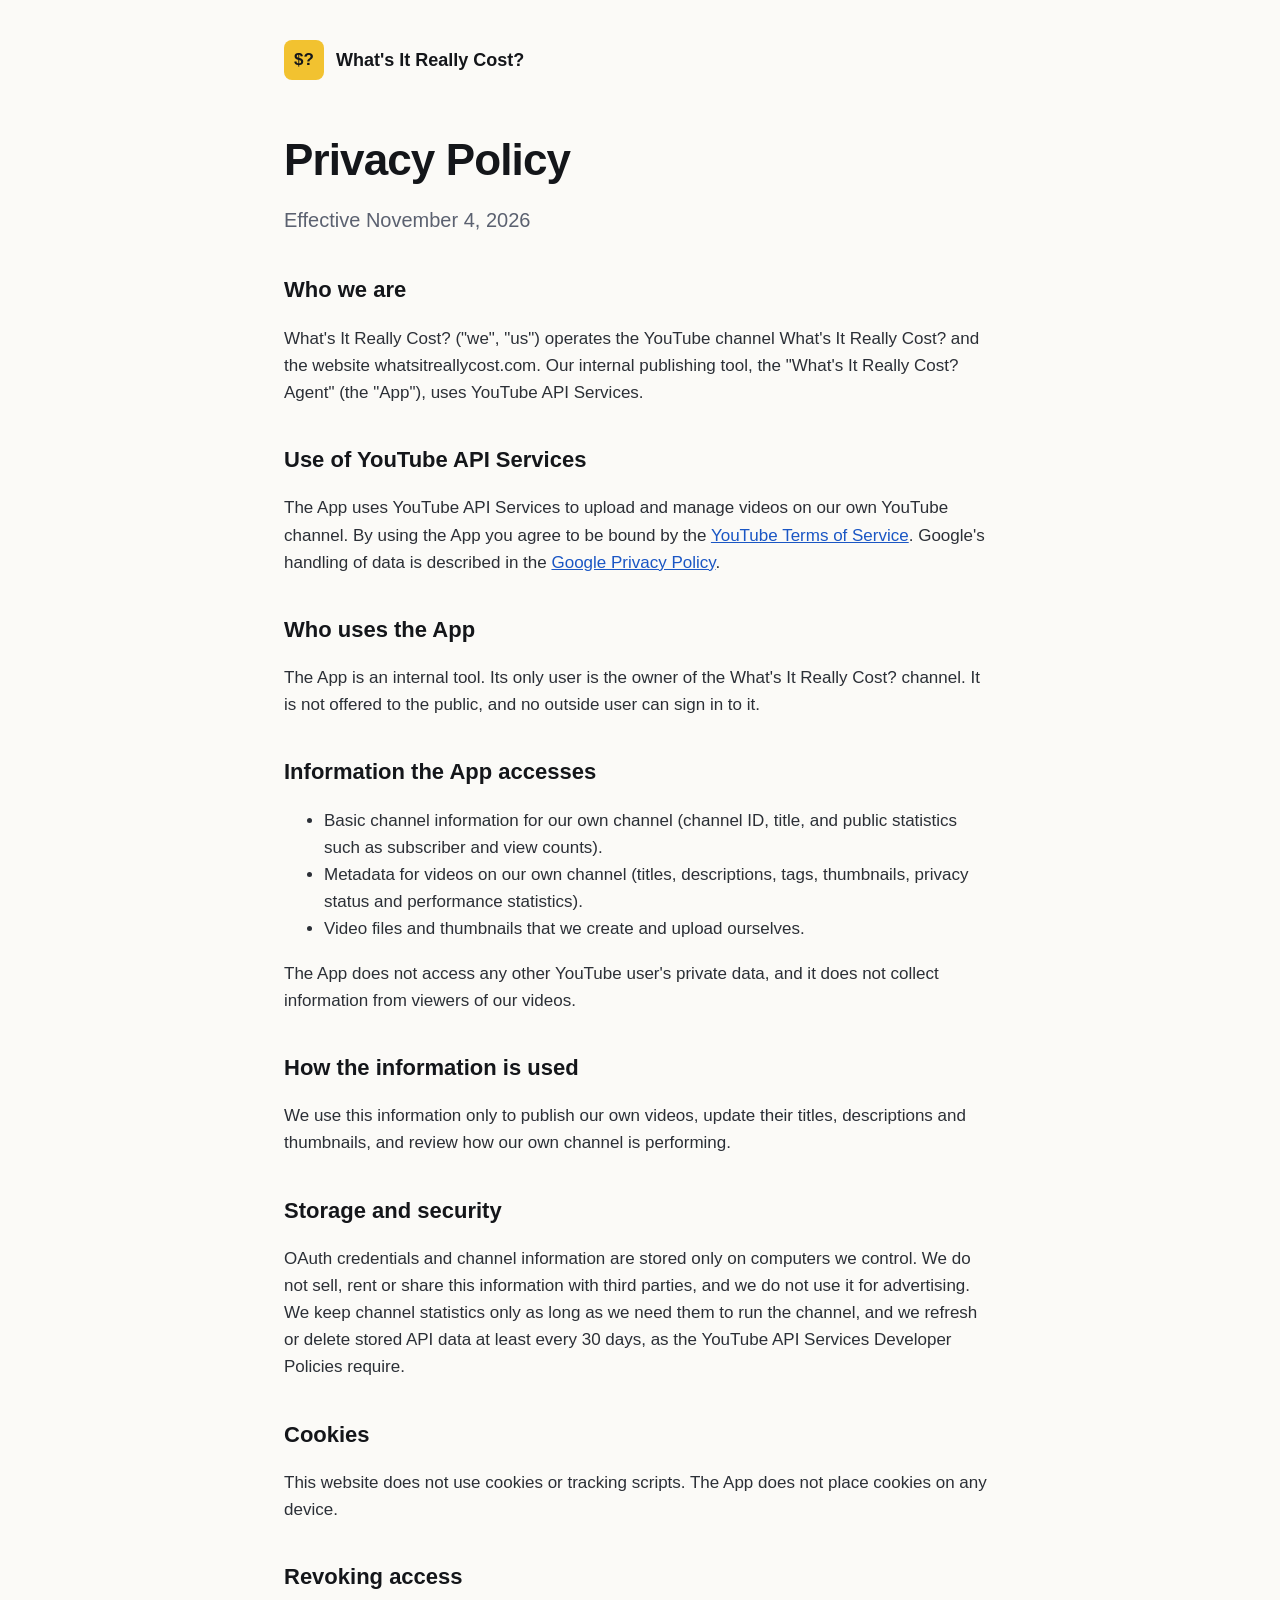
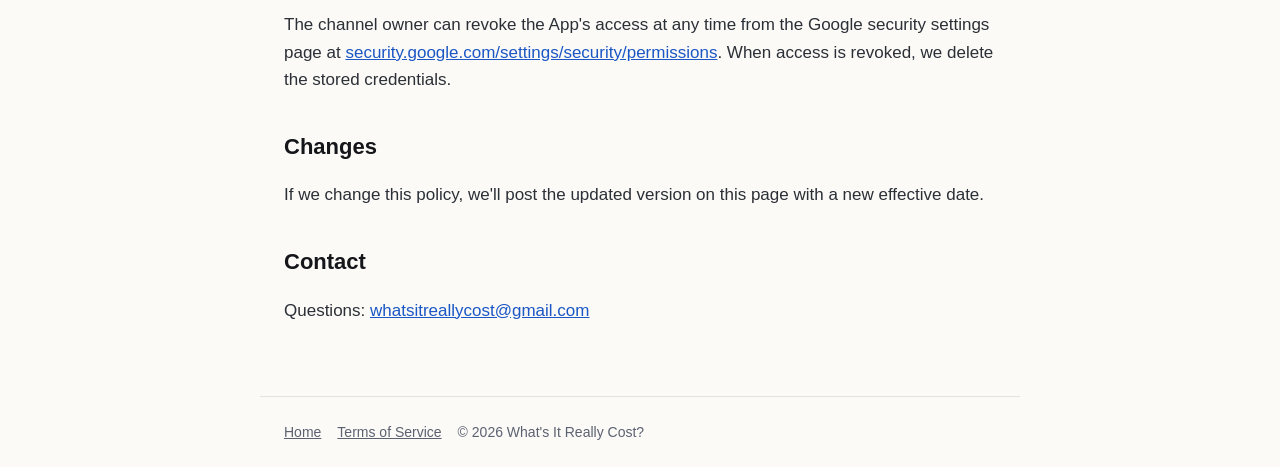
==== privacy.html @ b0e8e118 "Add files via upload" ====
<!DOCTYPE html>
<html lang="en"><head><meta charset="utf-8"><meta name="viewport" content="width=device-width,initial-scale=1">
<title>Privacy Policy · What's It Really Cost?</title><link rel="stylesheet" href="style.css"></head>
<body>
<header><div class="mark">$?</div><a href="/">What's It Really Cost?</a></header>
<main>
<h1>Privacy Policy</h1>
<p class="lede">Effective November 4, 2026</p>

<h2>Who we are</h2>
<p>What's It Really Cost? ("we", "us") operates the YouTube channel What's It Really Cost? and the website whatsitreallycost.com. Our internal publishing tool, the "What's It Really Cost? Agent" (the "App"), uses YouTube API Services.</p>

<h2>Use of YouTube API Services</h2>
<p>The App uses YouTube API Services to upload and manage videos on our own YouTube channel. By using the App you agree to be bound by the <a href="https://www.youtube.com/t/terms">YouTube Terms of Service</a>. Google's handling of data is described in the <a href="https://policies.google.com/privacy">Google Privacy Policy</a>.</p>

<h2>Who uses the App</h2>
<p>The App is an internal tool. Its only user is the owner of the What's It Really Cost? channel. It is not offered to the public, and no outside user can sign in to it.</p>

<h2>Information the App accesses</h2>
<ul>
<li>Basic channel information for our own channel (channel ID, title, and public statistics such as subscriber and view counts).</li>
<li>Metadata for videos on our own channel (titles, descriptions, tags, thumbnails, privacy status and performance statistics).</li>
<li>Video files and thumbnails that we create and upload ourselves.</li>
</ul>
<p>The App does not access any other YouTube user's private data, and it does not collect information from viewers of our videos.</p>

<h2>How the information is used</h2>
<p>We use this information only to publish our own videos, update their titles, descriptions and thumbnails, and review how our own channel is performing.</p>

<h2>Storage and security</h2>
<p>OAuth credentials and channel information are stored only on computers we control. We do not sell, rent or share this information with third parties, and we do not use it for advertising. We keep channel statistics only as long as we need them to run the channel, and we refresh or delete stored API data at least every 30 days, as the YouTube API Services Developer Policies require.</p>

<h2>Cookies</h2>
<p>This website does not use cookies or tracking scripts. The App does not place cookies on any device.</p>

<h2>Revoking access</h2>
<p>The channel owner can revoke the App's access at any time from the Google security settings page at <a href="https://security.google.com/settings/security/permissions">security.google.com/settings/security/permissions</a>. When access is revoked, we delete the stored credentials.</p>

<h2>Changes</h2>
<p>If we change this policy, we'll post the updated version on this page with a new effective date.</p>

<h2>Contact</h2>
<p>Questions: <a href="mailto:whatsitreallycost@gmail.com">whatsitreallycost@gmail.com</a></p>
</main>
<footer><a href="/">Home</a><a href="/terms.html">Terms of Service</a>© 2026 What's It Really Cost?</footer>
</body></html>
---- style.css ----
:root{--ink:#14161a;--muted:#5b6170;--accent:#f2c230;--bg:#fbfaf7;--line:#e6e3dc}
*{box-sizing:border-box}body{margin:0;font:17px/1.6 -apple-system,BlinkMacSystemFont,"Segoe UI",Roboto,Helvetica,Arial,sans-serif;color:var(--ink);background:var(--bg)}
header,main,footer{max-width:760px;margin:0 auto;padding:0 24px}
header{padding-top:40px;display:flex;align-items:center;gap:12px}
.mark{width:40px;height:40px;border-radius:8px;background:var(--accent);display:grid;place-items:center;font-weight:800}
header a{color:inherit;text-decoration:none;font-weight:700;font-size:18px}
h1{font-size:44px;line-height:1.1;margin:56px 0 16px;letter-spacing:-.02em}
h2{font-size:22px;margin:36px 0 8px}
p,li{color:#2b2f36}.lede{font-size:20px;color:var(--muted)}
a{color:#1a56c4}
.btn{display:inline-block;margin-top:20px;padding:12px 20px;border-radius:8px;background:var(--ink);color:#fff;text-decoration:none;font-weight:600}
footer{margin-top:72px;padding:24px;border-top:1px solid var(--line);color:var(--muted);font-size:14px}
footer a{color:var(--muted);margin-right:16px}
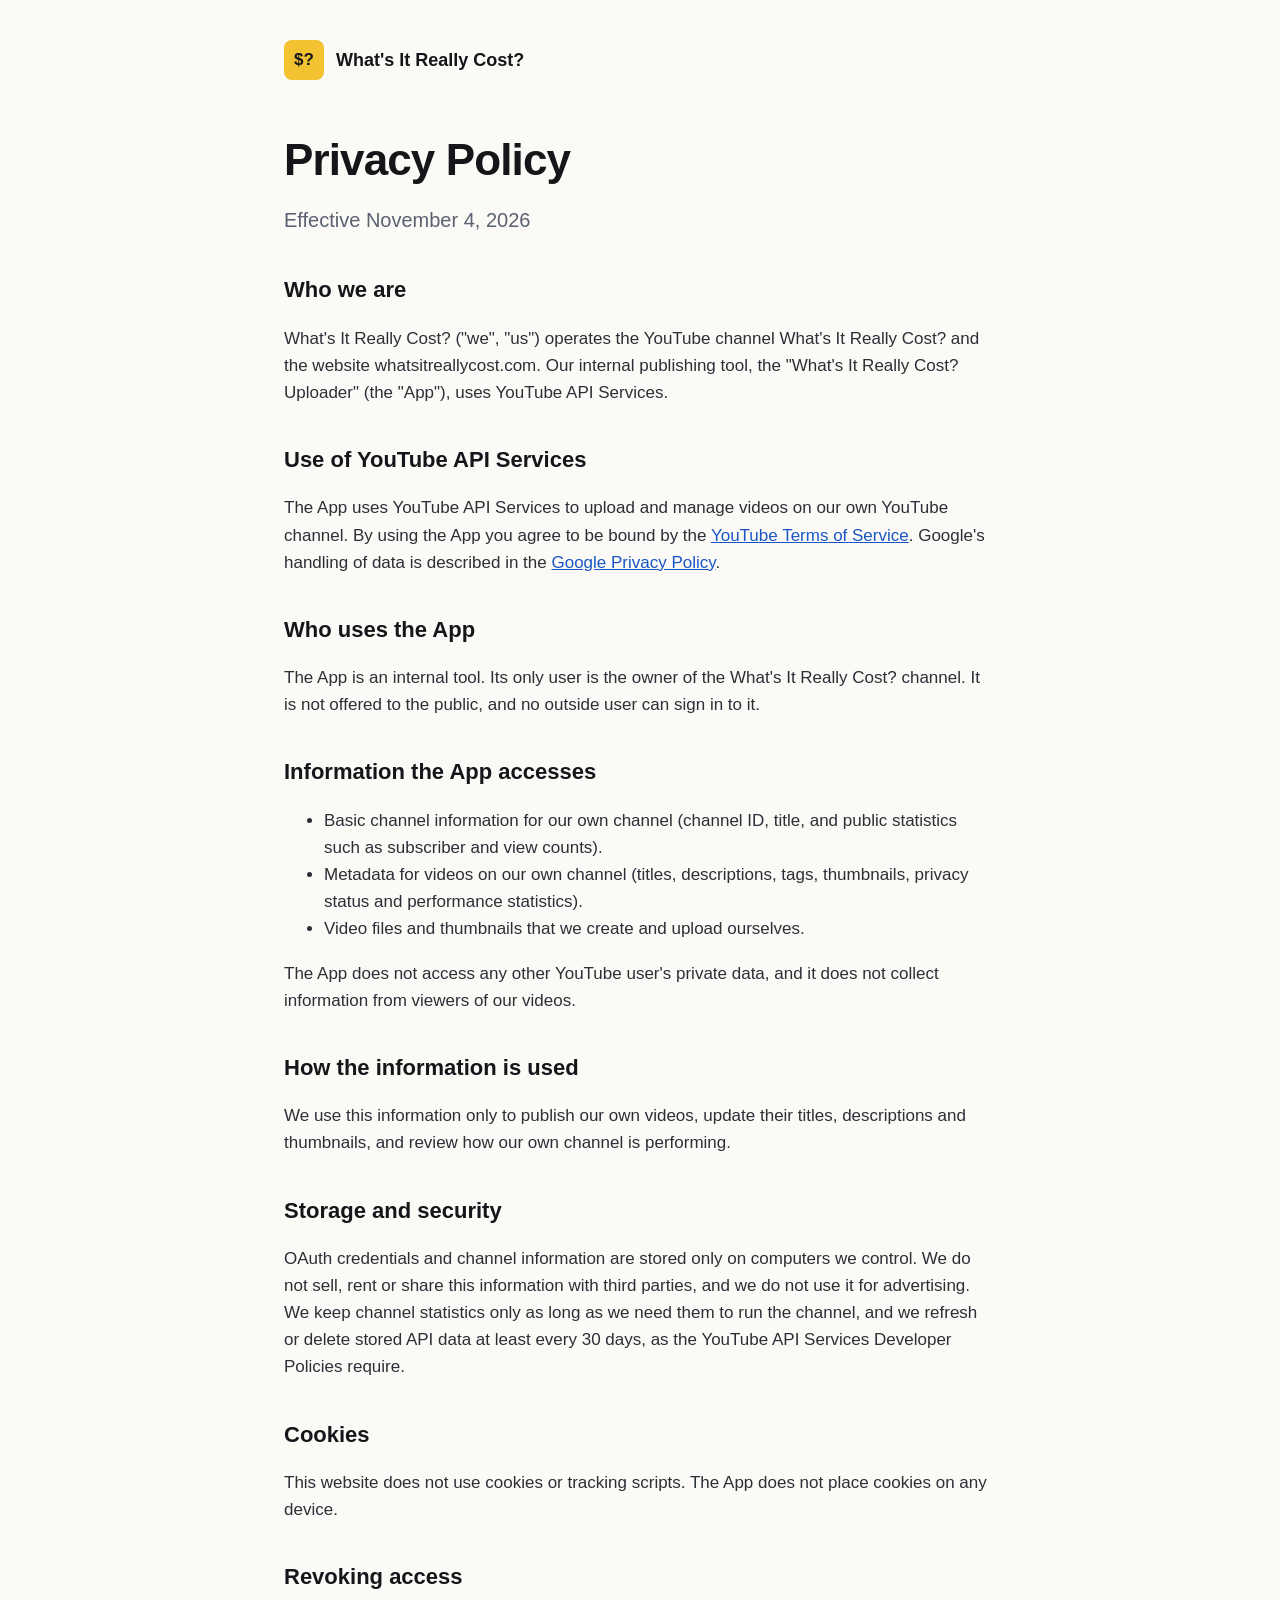
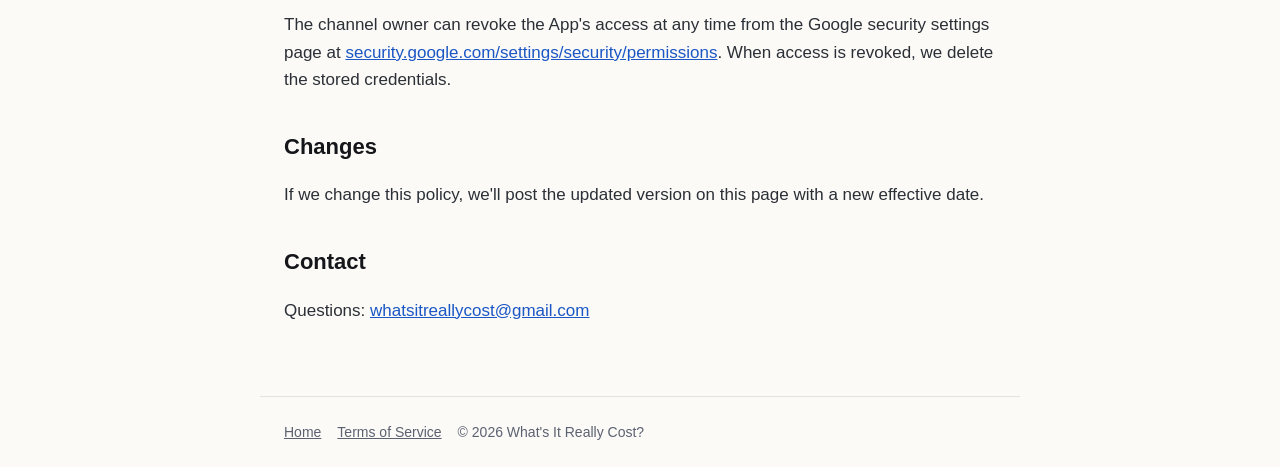
==== commit 7064551a: "Add files via upload" ====
--- a/privacy.html
+++ b/privacy.html
@@ -8,7 +8,7 @@
 <p class="lede">Effective November 4, 2026</p>
 
 <h2>Who we are</h2>
-<p>What's It Really Cost? ("we", "us") operates the YouTube channel What's It Really Cost? and the website whatsitreallycost.com. Our internal publishing tool, the "What's It Really Cost? Agent" (the "App"), uses YouTube API Services.</p>
+<p>What's It Really Cost? ("we", "us") operates the YouTube channel What's It Really Cost? and the website whatsitreallycost.com. Our internal publishing tool, the "What's It Really Cost? Uploader" (the "App"), uses YouTube API Services.</p>
 
 <h2>Use of YouTube API Services</h2>
 <p>The App uses YouTube API Services to upload and manage videos on our own YouTube channel. By using the App you agree to be bound by the <a href="https://www.youtube.com/t/terms">YouTube Terms of Service</a>. Google's handling of data is described in the <a href="https://policies.google.com/privacy">Google Privacy Policy</a>.</p>
